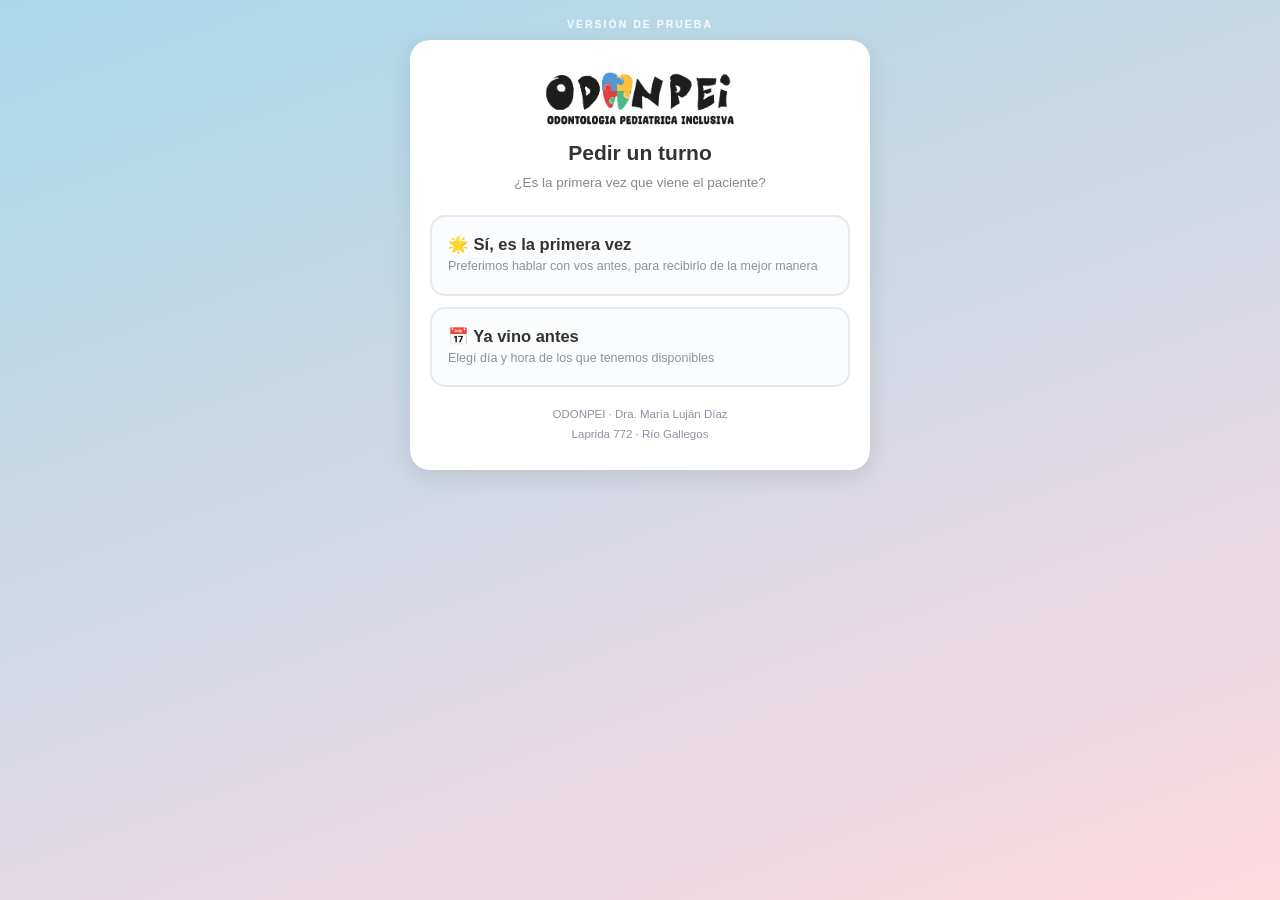
==== prueba-turnos.html @ 1dc4d4b5 "Pagina de prueba para que vean el pedido de turno desde el celular Es una maqueta: los horarios son " ====
<!DOCTYPE html>
<html lang="es">
<head>
<meta charset="UTF-8">
<meta name="viewport" content="width=device-width, initial-scale=1.0">
<title>Pedir turno - ODONPEI</title>
<style>
  * { margin:0; padding:0; box-sizing:border-box; -webkit-tap-highlight-color:transparent; }
  body {
    font-family: -apple-system, "Segoe UI", Roboto, Arial, sans-serif;
    background: linear-gradient(160deg, #A8D8EA 0%, #FFD9E0 100%);
    min-height: 100vh; padding: 18px 14px 40px; color: #333;
  }
  .hoja { max-width: 460px; margin: 0 auto; }
  .tarjeta { background:#fff; border-radius:20px; padding:22px 20px; box-shadow:0 6px 24px rgba(0,0,0,.10); }

  .logo { width: 190px; max-width: 72%; display:block; margin: 4px auto 14px; }
  h1 { font-size:21px; text-align:center; color:#333; margin-bottom:4px; }
  .bajada { text-align:center; color:#888; font-size:13.5px; margin-bottom:20px; line-height:1.5; }

  .dia { margin-bottom: 16px; }
  .dia-nombre { font-size:14px; font-weight:700; color:#4A90E2; margin-bottom:8px; }
  .horarios { display:flex; flex-wrap:wrap; gap:7px; }
  .hora {
    border:2px solid #E4EAF0; background:#FAFCFD; border-radius:11px;
    padding:11px 0; width:72px; text-align:center; font-size:15px; color:#444;
    cursor:pointer; font-family:inherit; transition:all .14s;
  }
  .hora:hover { border-color:#A8D8EA; background:#F2FAFD; }
  .hora.elegida { background:#4A90E2; border-color:#4A90E2; color:#fff; font-weight:700; transform:scale(1.04); }

  .form { margin-top:18px; padding-top:18px; border-top:2px dashed #EDF1F5; display:none; }
  .form.visible { display:block; animation:aparecer .25s ease; }
  @keyframes aparecer { from{opacity:0;transform:translateY(8px)} to{opacity:1;transform:none} }
  .elegido { background:#E8F4FD; border-radius:12px; padding:11px 14px; font-size:14.5px; color:#1565C0; margin-bottom:16px; text-align:center; }
  .elegido b { display:block; font-size:16px; margin-top:2px; }

  label { display:block; font-size:12.5px; color:#8A93A0; margin:12px 0 5px; font-weight:600; }
  input, textarea {
    width:100%; padding:13px 14px; border:2px solid #E4EAF0; border-radius:12px;
    font-size:16px; font-family:inherit; color:#333; background:#fff;
  }
  input:focus, textarea:focus { outline:none; border-color:#A8D8EA; }
  textarea { resize:none; height:74px; font-size:14.5px; }
  .ayudita { font-size:11.5px; color:#AAB2BD; margin-top:5px; }

  .confirmar {
    width:100%; margin-top:20px; padding:17px; border:none; border-radius:14px;
    background:linear-gradient(135deg,#5CBF7E,#2E9E57); color:#fff;
    font-size:17px; font-weight:700; font-family:inherit; cursor:pointer;
    box-shadow:0 4px 14px rgba(46,158,87,.32);
  }
  .confirmar:active { transform:translateY(1px); }

  .hablar { margin-top:16px; text-align:center; }
  .hablar a { display:inline-flex; align-items:center; gap:7px; color:#128C4B;
    font-size:14px; text-decoration:none; font-weight:600; padding:11px 18px;
    border:2px solid #CDEBD8; border-radius:30px; background:#F3FBF6; }
  .pie { text-align:center; font-size:11.5px; color:#8A93A0; margin-top:18px; line-height:1.7; }

  .listo { display:none; text-align:center; padding:14px 4px; }
  .listo.visible { display:block; animation:aparecer .3s ease; }
  .tilde { width:76px; height:76px; border-radius:50%; background:#E8F7EE;
    display:flex; align-items:center; justify-content:center; font-size:40px; margin:6px auto 16px; }
  .listo h2 { font-size:21px; color:#2E9E57; margin-bottom:12px; }
  .resumen { background:#F7F9FB; border-radius:14px; padding:18px; font-size:15px; line-height:1.9; margin:16px 0; }
  .resumen .gde { font-size:18px; font-weight:700; color:#333; }

  .pregunta { text-align:center; padding:6px 0 4px; }
  .pregunta h1 { margin-bottom:8px; }
  .opciones { display:flex; flex-direction:column; gap:11px; margin-top:22px; }
  .opcion {
    border:2px solid #E4EAF0; background:#FAFCFD; border-radius:15px;
    padding:18px 16px; font-family:inherit; font-size:16px; color:#333;
    cursor:pointer; text-align:left; transition:all .15s; width:100%;
  }
  .opcion:hover { border-color:#A8D8EA; background:#F2FAFD; }
  .opcion b { display:block; font-size:16.5px; margin-bottom:3px; }
  .opcion span { font-size:12.5px; color:#8A93A0; line-height:1.5; display:block; }

  .primera { display:none; text-align:center; padding:8px 4px; }
  .primera.visible { display:block; animation:aparecer .3s ease; }
  .primera .icono { font-size:46px; margin:8px 0 14px; }
  .primera h2 { font-size:20px; color:#333; margin-bottom:12px; }
  .wsp-grande {
    display:flex; align-items:center; justify-content:center; gap:9px;
    width:100%; margin-top:20px; padding:17px; border-radius:14px;
    background:linear-gradient(135deg,#4ADE80,#128C4B); color:#fff;
    font-size:17px; font-weight:700; text-decoration:none;
    box-shadow:0 4px 14px rgba(18,140,75,.3);
  }
  .volver { background:none; border:none; color:#8A93A0; font-size:13.5px;
    font-family:inherit; cursor:pointer; margin-top:18px; text-decoration:underline; }

  .franja-prueba { max-width:460px; margin:0 auto 10px; text-align:center;
    font-size:10.5px; letter-spacing:2px; color:rgba(255,255,255,.85); font-weight:700; }
  .nota-prueba { background:#FFF4D6; border:1px solid #F0D98B; border-radius:12px;
    padding:12px 14px; font-size:13px; color:#7A6321; line-height:1.6; margin:14px 0 0; }
</style>
</head>
<body>
<div class="franja-prueba">VERSI&Oacute;N DE PRUEBA</div>
<div class="hoja">
  <div class="tarjeta">

    <div id="paso0" class="pregunta">
      <img class="logo" src="ODONPEI 2.png" alt="ODONPEI">
      <h1>Pedir un turno</h1>
      <p class="bajada">&iquest;Es la primera vez que viene el paciente?</p>
      <div class="opciones">
        <button class="opcion" onclick="irA('primera')">
          <b>&#127775; S&iacute;, es la primera vez</b>
          <span>Preferimos hablar con vos antes, para recibirlo de la mejor manera</span>
        </button>
        <button class="opcion" onclick="irA('paso1')">
          <b>&#128197; Ya vino antes</b>
          <span>Eleg&iacute; d&iacute;a y hora de los que tenemos disponibles</span>
        </button>
      </div>
      <p class="pie">ODONPEI &middot; Dra. Mar&iacute;a Luj&aacute;n D&iacute;az<br>Laprida 772 &middot; R&iacute;o Gallegos</p>
    </div>

    <div class="primera" id="primera">
      <div class="icono">&#128172;</div>
      <h2>Queremos conocerlo primero</h2>
      <p class="bajada">Para la primera visita preferimos hablar con vos.<br><br>
      As&iacute; sabemos c&oacute;mo recibirlo, cu&aacute;nto tiempo reservarle y qu&eacute; necesita
      para estar c&oacute;modo. Cada chico es distinto y nos gusta prepararnos.</p>
      <a class="wsp-grande" href="https://wa.me/5492966673798?text=Hola!%20Es%20la%20primera%20vez%20que%20vamos%20a%20la%20consulta%20y%20queria%20pedir%20un%20turno">
        &#128172; Escribirnos por WhatsApp
      </a>
      <button class="volver" onclick="irA('paso0')">Volver</button>
      <p class="pie">Te respondemos de lunes a s&aacute;bado</p>
    </div>

    <div id="paso1" style="display:none">
      <img class="logo" src="ODONPEI 2.png" alt="ODONPEI">
      <h1>Pedir un turno</h1>
      <p class="bajada">Eleg&iacute; el d&iacute;a y la hora que te queden c&oacute;modos.<br>Son los horarios que tenemos disponibles esta semana.</p>
      <div id="dias"></div>

      <div class="form" id="form">
        <div class="elegido">Tu turno ser&iacute;a el<b id="elegido-txt"></b></div>
        <label>&iquest;C&oacute;mo se llama el paciente?</label>
        <input type="text" id="nombre" placeholder="Nombre y apellido" autocomplete="off">
        <label>Celular de contacto</label>
        <input type="tel" id="cel" value="+54 9 2966 " autocomplete="off">
        <label>&iquest;Hay algo que debamos saber? (opcional)</label>
        <textarea id="nota" placeholder="Por ejemplo: es la primera vez, viene con acompanante, tiene alguna condicion que debamos tener en cuenta..."></textarea>
        <div class="ayudita">Esto nos ayuda a prepararnos para recibirlo mejor.</div>
        <button class="confirmar" onclick="confirmar()">Confirmar turno</button>
      </div>

      <div class="hablar">
        <a href="https://wa.me/5492966673798?text=Hola!%20Necesito%20consultar%20algo%20sobre%20un%20turno">
          &#128172; Prefiero hablar con alguien
        </a>
      </div>
      <p class="pie">ODONPEI &middot; Dra. Mar&iacute;a Luj&aacute;n D&iacute;az<br>Laprida 772 &middot; R&iacute;o Gallegos</p>
    </div>

    <div class="listo" id="listo">
      <div class="tilde">&#9989;</div>
      <h2>&iexcl;Turno confirmado!</h2>
      <div class="resumen">
        <span id="r-nombre" class="gde"></span><br>
        <span id="r-cuando"></span>
      </div>
      <p class="bajada">Te vamos a enviar un recordatorio por WhatsApp el d&iacute;a anterior.<br><br>
      Si no pod&eacute;s venir, avisanos con tiempo: ese lugar lo puede necesitar otra familia.</p>
      <div class="nota-prueba"><b>Versi&oacute;n de prueba:</b> as&iacute; se ver&iacute;a la confirmaci&oacute;n.
      Este turno <b>no qued&oacute; registrado</b> en la agenda del consultorio.</div>
      <div class="hablar">
        <a href="https://wa.me/5492966673798?text=Hola!%20Necesito%20avisar%20algo%20sobre%20mi%20turno">&#128172; Escribirnos</a>
      </div>
      <p class="pie">ODONPEI &middot; Laprida 772 &middot; R&iacute;o Gallegos</p>
    </div>

  </div>
</div>

<script>
var DISPONIBILIDAD = [{"fecha": "2026-10-16", "etiqueta": "Viernes 16 de octubre", "libres": ["15:00", "15:30", "19:00", "19:30", "20:00"]}, {"fecha": "2026-10-17", "etiqueta": "Sábado 17 de octubre", "libres": ["15:00", "15:30", "16:00", "16:30", "17:00", "17:30", "18:00", "18:30", "19:00", "19:30", "20:00"]}, {"fecha": "2026-10-19", "etiqueta": "Lunes 19 de octubre", "libres": ["15:00", "15:30", "17:30", "18:00", "18:30", "19:00", "19:30", "20:00"]}, {"fecha": "2026-10-20", "etiqueta": "Martes 20 de octubre", "libres": ["15:00", "15:30", "16:00", "16:30", "17:00", "17:30", "18:00", "18:30", "19:00", "19:30", "20:00"]}, {"fecha": "2026-10-21", "etiqueta": "Miércoles 21 de octubre", "libres": ["16:00", "16:30", "17:00", "17:30", "18:00", "18:30", "19:00", "19:30", "20:00"]}, {"fecha": "2026-10-22", "etiqueta": "Jueves 22 de octubre", "libres": ["16:00", "16:30", "17:00", "17:30", "18:00", "18:30", "19:00", "19:30", "20:00"]}];
var elegido = null;

function irA(pantalla) {
  ['paso0', 'primera', 'paso1', 'listo'].forEach(function (id) {
    var el = document.getElementById(id);
    el.style.display = (id === pantalla) ? 'block' : 'none';
    el.classList.toggle('visible', id === pantalla);
  });
  window.scrollTo(0, 0);
}

document.getElementById('dias').innerHTML = DISPONIBILIDAD.map(function (d) {
  var botones = d.libres.map(function (h) {
    return '<button class="hora" onclick="elegir(\'' + d.fecha + '\',\'' + h + '\',this,\'' + d.etiqueta + '\')">' + h + '</button>';
  }).join('');
  return '<div class="dia"><div class="dia-nombre">' + d.etiqueta + '</div><div class="horarios">' + botones + '</div></div>';
}).join('');

function elegir(fecha, hora, btn, etiqueta) {
  var todos = document.querySelectorAll('.hora');
  for (var i = 0; i < todos.length; i++) todos[i].classList.remove('elegida');
  btn.classList.add('elegida');
  elegido = { fecha: fecha, hora: hora, etiqueta: etiqueta };
  document.getElementById('elegido-txt').textContent = etiqueta + ' a las ' + hora;
  document.getElementById('form').classList.add('visible');
  document.getElementById('form').scrollIntoView({ behavior: 'smooth', block: 'center' });
}

document.getElementById('nombre').addEventListener('input', function (e) {
  var p = e.target.selectionStart;
  e.target.value = e.target.value.toUpperCase();
  e.target.setSelectionRange(p, p);
});

function confirmar() {
  var nombre = document.getElementById('nombre').value.trim();
  var cel = document.getElementById('cel').value.replace(/\D/g, '');
  if (!nombre) { alert('Falta el nombre del paciente'); return; }
  if (cel.length < 12) { alert('Falta completar el celular'); return; }
  document.getElementById('r-nombre').textContent = nombre;
  document.getElementById('r-cuando').textContent = elegido.etiqueta + ' a las ' + elegido.hora + ' hs';
  irA('listo');
}
</script>
</body>
</html>
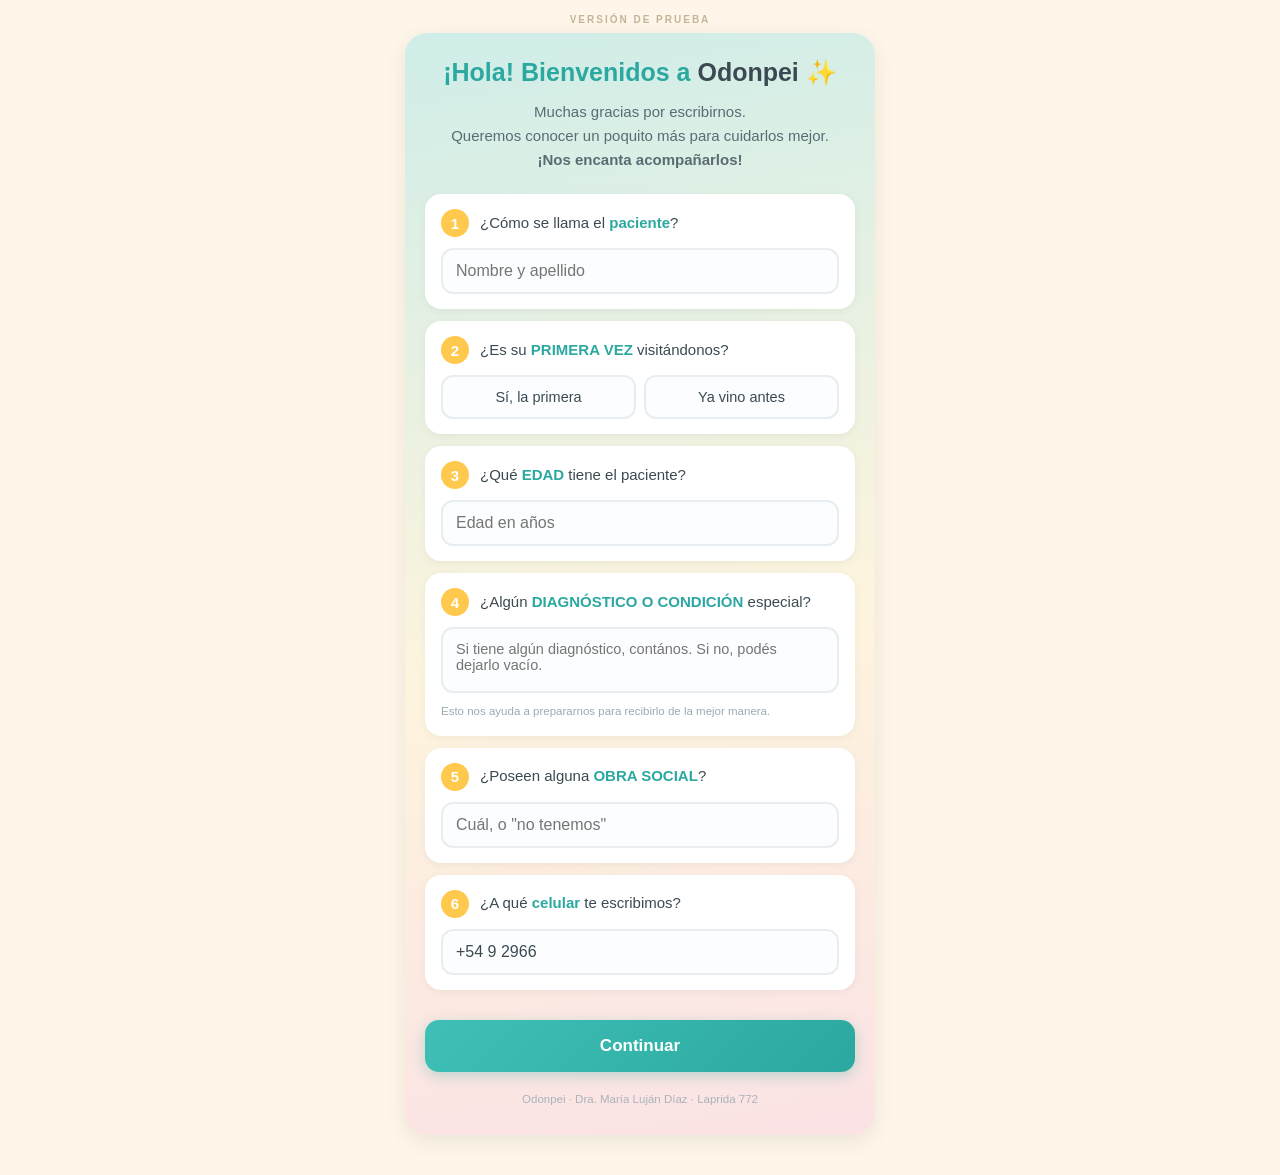
==== commit 1ee1e9da: "Rehacer la pagina con la ficha de bienvenida y los textos de la Dra La version anterior le parecio "" ====
--- a/prueba-turnos.html
+++ b/prueba-turnos.html
@@ -3,226 +3,242 @@
 <head>
 <meta charset="UTF-8">
 <meta name="viewport" content="width=device-width, initial-scale=1.0">
-<title>Pedir turno - ODONPEI</title>
+<title>Bienvenidos a Odonpei</title>
 <style>
   * { margin:0; padding:0; box-sizing:border-box; -webkit-tap-highlight-color:transparent; }
-  body {
-    font-family: -apple-system, "Segoe UI", Roboto, Arial, sans-serif;
-    background: linear-gradient(160deg, #A8D8EA 0%, #FFD9E0 100%);
-    min-height: 100vh; padding: 18px 14px 40px; color: #333;
-  }
-  .hoja { max-width: 460px; margin: 0 auto; }
-  .tarjeta { background:#fff; border-radius:20px; padding:22px 20px; box-shadow:0 6px 24px rgba(0,0,0,.10); }
-
-  .logo { width: 190px; max-width: 72%; display:block; margin: 4px auto 14px; }
-  h1 { font-size:21px; text-align:center; color:#333; margin-bottom:4px; }
-  .bajada { text-align:center; color:#888; font-size:13.5px; margin-bottom:20px; line-height:1.5; }
-
-  .dia { margin-bottom: 16px; }
-  .dia-nombre { font-size:14px; font-weight:700; color:#4A90E2; margin-bottom:8px; }
+  body { font-family:-apple-system,"Segoe UI",Roboto,Arial,sans-serif;
+    background:#FDF6E9; min-height:100vh; padding:14px 12px 40px; color:#3B4A52; }
+  .hoja { max-width:470px; margin:0 auto; }
+  .franja-prueba { text-align:center; font-size:10px; letter-spacing:2px; color:#C4B59A; font-weight:700; margin-bottom:8px; }
+
+  /* Ficha de bienvenida, con los colores de su flyer */
+  .ficha { background:linear-gradient(170deg,#CFEDE8 0%,#FDF4DD 55%,#FBE2E5 100%);
+    border-radius:22px; padding:24px 20px 26px; box-shadow:0 6px 22px rgba(0,0,0,.08); }
+  .ficha h1 { font-size:25px; text-align:center; color:#2BA8A0; margin-bottom:12px; line-height:1.25; }
+  .ficha h1 span { color:#3B4A52; }
+  .ficha .intro { text-align:center; font-size:15px; line-height:1.6; color:#5A6B74; margin-bottom:22px; }
+
+  .pregunta { background:#fff; border-radius:16px; padding:15px 16px; margin-bottom:12px;
+    box-shadow:0 2px 8px rgba(0,0,0,.05); }
+  .p-cabeza { display:flex; align-items:center; gap:11px; margin-bottom:11px; }
+  .p-num { flex-shrink:0; width:28px; height:28px; border-radius:50%; background:#FFC94D;
+    color:#fff; font-weight:700; display:flex; align-items:center; justify-content:center; font-size:15px; }
+  .p-texto { font-size:15px; color:#3B4A52; line-height:1.35; }
+  .p-texto b { color:#2BA8A0; }
+
+  .ops { display:flex; gap:8px; flex-wrap:wrap; }
+  .op { flex:1; min-width:92px; border:2px solid #E7EDF0; background:#FBFDFE; border-radius:12px;
+    padding:12px 8px; font-size:14.5px; font-family:inherit; color:#3B4A52; cursor:pointer; transition:all .14s; }
+  .op:hover { border-color:#9EDCD6; }
+  .op.si { background:#2BA8A0; border-color:#2BA8A0; color:#fff; font-weight:700; }
+  input, textarea { width:100%; padding:12px 13px; border:2px solid #E7EDF0; border-radius:12px;
+    font-size:16px; font-family:inherit; color:#3B4A52; background:#FBFDFE; }
+  input:focus, textarea:focus { outline:none; border-color:#9EDCD6; }
+  textarea { resize:none; height:66px; font-size:14.5px; }
+  .pista { font-size:11.5px; color:#9CAAB2; margin-top:6px; line-height:1.5; }
+
+  .btn { width:100%; margin-top:18px; padding:16px; border:none; border-radius:14px;
+    background:linear-gradient(135deg,#3FC0B6,#2BA8A0); color:#fff; font-size:17px; font-weight:700;
+    font-family:inherit; cursor:pointer; box-shadow:0 4px 14px rgba(43,168,160,.3); }
+  .btn:active { transform:translateY(1px); }
+  .btn-wsp { background:linear-gradient(135deg,#4ADE80,#128C4B); box-shadow:0 4px 14px rgba(18,140,75,.3);
+    display:flex; align-items:center; justify-content:center; gap:8px; text-decoration:none; }
+
+  .pantalla { display:none; }
+  .pantalla.visible { display:block; animation:entrar .28s ease; }
+  @keyframes entrar { from{opacity:0;transform:translateY(10px)} to{opacity:1;transform:none} }
+
+  .tarjeta { background:#fff; border-radius:20px; padding:24px 20px; box-shadow:0 6px 22px rgba(0,0,0,.08); }
+  .respuesta { background:#F2FBFA; border-left:4px solid #2BA8A0; border-radius:12px;
+    padding:16px 17px; font-size:14.5px; line-height:1.7; color:#44555E; margin-bottom:14px; }
+  .respuesta.os { background:#FFF8EC; border-left-color:#FFC94D; }
+  .titulito { font-size:17px; font-weight:700; color:#3B4A52; margin-bottom:12px; text-align:center; }
+
+  .dia { margin-bottom:15px; }
+  .dia-nombre { font-size:14px; font-weight:700; color:#2BA8A0; margin-bottom:8px; }
   .horarios { display:flex; flex-wrap:wrap; gap:7px; }
-  .hora {
-    border:2px solid #E4EAF0; background:#FAFCFD; border-radius:11px;
-    padding:11px 0; width:72px; text-align:center; font-size:15px; color:#444;
-    cursor:pointer; font-family:inherit; transition:all .14s;
-  }
-  .hora:hover { border-color:#A8D8EA; background:#F2FAFD; }
-  .hora.elegida { background:#4A90E2; border-color:#4A90E2; color:#fff; font-weight:700; transform:scale(1.04); }
-
-  .form { margin-top:18px; padding-top:18px; border-top:2px dashed #EDF1F5; display:none; }
-  .form.visible { display:block; animation:aparecer .25s ease; }
-  @keyframes aparecer { from{opacity:0;transform:translateY(8px)} to{opacity:1;transform:none} }
-  .elegido { background:#E8F4FD; border-radius:12px; padding:11px 14px; font-size:14.5px; color:#1565C0; margin-bottom:16px; text-align:center; }
-  .elegido b { display:block; font-size:16px; margin-top:2px; }
-
-  label { display:block; font-size:12.5px; color:#8A93A0; margin:12px 0 5px; font-weight:600; }
-  input, textarea {
-    width:100%; padding:13px 14px; border:2px solid #E4EAF0; border-radius:12px;
-    font-size:16px; font-family:inherit; color:#333; background:#fff;
-  }
-  input:focus, textarea:focus { outline:none; border-color:#A8D8EA; }
-  textarea { resize:none; height:74px; font-size:14.5px; }
-  .ayudita { font-size:11.5px; color:#AAB2BD; margin-top:5px; }
-
-  .confirmar {
-    width:100%; margin-top:20px; padding:17px; border:none; border-radius:14px;
-    background:linear-gradient(135deg,#5CBF7E,#2E9E57); color:#fff;
-    font-size:17px; font-weight:700; font-family:inherit; cursor:pointer;
-    box-shadow:0 4px 14px rgba(46,158,87,.32);
-  }
-  .confirmar:active { transform:translateY(1px); }
-
-  .hablar { margin-top:16px; text-align:center; }
-  .hablar a { display:inline-flex; align-items:center; gap:7px; color:#128C4B;
-    font-size:14px; text-decoration:none; font-weight:600; padding:11px 18px;
-    border:2px solid #CDEBD8; border-radius:30px; background:#F3FBF6; }
-  .pie { text-align:center; font-size:11.5px; color:#8A93A0; margin-top:18px; line-height:1.7; }
-
-  .listo { display:none; text-align:center; padding:14px 4px; }
-  .listo.visible { display:block; animation:aparecer .3s ease; }
-  .tilde { width:76px; height:76px; border-radius:50%; background:#E8F7EE;
-    display:flex; align-items:center; justify-content:center; font-size:40px; margin:6px auto 16px; }
-  .listo h2 { font-size:21px; color:#2E9E57; margin-bottom:12px; }
-  .resumen { background:#F7F9FB; border-radius:14px; padding:18px; font-size:15px; line-height:1.9; margin:16px 0; }
-  .resumen .gde { font-size:18px; font-weight:700; color:#333; }
-
-  .pregunta { text-align:center; padding:6px 0 4px; }
-  .pregunta h1 { margin-bottom:8px; }
-  .opciones { display:flex; flex-direction:column; gap:11px; margin-top:22px; }
-  .opcion {
-    border:2px solid #E4EAF0; background:#FAFCFD; border-radius:15px;
-    padding:18px 16px; font-family:inherit; font-size:16px; color:#333;
-    cursor:pointer; text-align:left; transition:all .15s; width:100%;
-  }
-  .opcion:hover { border-color:#A8D8EA; background:#F2FAFD; }
-  .opcion b { display:block; font-size:16.5px; margin-bottom:3px; }
-  .opcion span { font-size:12.5px; color:#8A93A0; line-height:1.5; display:block; }
-
-  .primera { display:none; text-align:center; padding:8px 4px; }
-  .primera.visible { display:block; animation:aparecer .3s ease; }
-  .primera .icono { font-size:46px; margin:8px 0 14px; }
-  .primera h2 { font-size:20px; color:#333; margin-bottom:12px; }
-  .wsp-grande {
-    display:flex; align-items:center; justify-content:center; gap:9px;
-    width:100%; margin-top:20px; padding:17px; border-radius:14px;
-    background:linear-gradient(135deg,#4ADE80,#128C4B); color:#fff;
-    font-size:17px; font-weight:700; text-decoration:none;
-    box-shadow:0 4px 14px rgba(18,140,75,.3);
-  }
-  .volver { background:none; border:none; color:#8A93A0; font-size:13.5px;
-    font-family:inherit; cursor:pointer; margin-top:18px; text-decoration:underline; }
-
-  .franja-prueba { max-width:460px; margin:0 auto 10px; text-align:center;
-    font-size:10.5px; letter-spacing:2px; color:rgba(255,255,255,.85); font-weight:700; }
-  .nota-prueba { background:#FFF4D6; border:1px solid #F0D98B; border-radius:12px;
-    padding:12px 14px; font-size:13px; color:#7A6321; line-height:1.6; margin:14px 0 0; }
+  .hora { border:2px solid #E7EDF0; background:#FBFDFE; border-radius:11px; padding:11px 0; width:72px;
+    text-align:center; font-size:15px; color:#44555E; cursor:pointer; font-family:inherit; transition:all .14s; }
+  .hora:hover { border-color:#9EDCD6; }
+  .hora.elegida { background:#2BA8A0; border-color:#2BA8A0; color:#fff; font-weight:700; transform:scale(1.04); }
+
+  .volver { background:none; border:none; color:#9CAAB2; font-size:13.5px; font-family:inherit;
+    cursor:pointer; margin-top:16px; text-decoration:underline; display:block; width:100%; }
+  .pie { text-align:center; font-size:11.5px; color:#A8B4BB; margin-top:18px; line-height:1.7; }
+  .tilde { width:74px; height:74px; border-radius:50%; background:#E6F7F5; display:flex;
+    align-items:center; justify-content:center; font-size:38px; margin:4px auto 14px; }
+  .resumen { background:#F7FAFB; border-radius:14px; padding:17px; font-size:15px; line-height:1.9;
+    margin:14px 0; text-align:center; }
+  .resumen .gde { font-size:18px; font-weight:700; color:#3B4A52; }
+  .nota-prueba { background:#FFF4D6; border:1px solid #F0D98B; border-radius:12px; padding:12px 14px;
+    font-size:12.5px; color:#7A6321; line-height:1.6; margin-top:14px; }
 </style>
 </head>
 <body>
+<div class="hoja">
 <div class="franja-prueba">VERSI&Oacute;N DE PRUEBA</div>
-<div class="hoja">
+
+<!-- ===== 1. LA FICHA DE BIENVENIDA ===== -->
+<div class="pantalla visible" id="p-ficha">
+  <div class="ficha">
+    <h1>&iexcl;Hola! Bienvenidos a <span>Odonpei</span> &#10024;</h1>
+    <p class="intro">Muchas gracias por escribirnos.<br>Queremos conocer un poquito m&aacute;s para cuidarlos mejor.<br><b>&iexcl;Nos encanta acompa&ntilde;arlos!</b></p>
+
+    <div class="pregunta">
+      <div class="p-cabeza"><div class="p-num">1</div><div class="p-texto">&iquest;C&oacute;mo se llama el <b>paciente</b>?</div></div>
+      <input type="text" id="f-nombre" placeholder="Nombre y apellido" autocomplete="off">
+    </div>
+
+    <div class="pregunta">
+      <div class="p-cabeza"><div class="p-num">2</div><div class="p-texto">&iquest;Es su <b>PRIMERA VEZ</b> visit&aacute;ndonos?</div></div>
+      <div class="ops">
+        <button class="op" id="pv-si" onclick="elegirPrimera(true)">S&iacute;, la primera</button>
+        <button class="op" id="pv-no" onclick="elegirPrimera(false)">Ya vino antes</button>
+      </div>
+    </div>
+
+    <div class="pregunta">
+      <div class="p-cabeza"><div class="p-num">3</div><div class="p-texto">&iquest;Qu&eacute; <b>EDAD</b> tiene el paciente?</div></div>
+      <input type="number" id="f-edad" placeholder="Edad en a&ntilde;os" min="0" max="99">
+    </div>
+
+    <div class="pregunta">
+      <div class="p-cabeza"><div class="p-num">4</div><div class="p-texto">&iquest;Alg&uacute;n <b>DIAGN&Oacute;STICO O CONDICI&Oacute;N</b> especial?</div></div>
+      <textarea id="f-diag" placeholder="Si tiene alg&uacute;n diagn&oacute;stico, cont&aacute;nos. Si no, pod&eacute;s dejarlo vac&iacute;o."></textarea>
+      <div class="pista">Esto nos ayuda a prepararnos para recibirlo de la mejor manera.</div>
+    </div>
+
+    <div class="pregunta">
+      <div class="p-cabeza"><div class="p-num">5</div><div class="p-texto">&iquest;Poseen alguna <b>OBRA SOCIAL</b>?</div></div>
+      <input type="text" id="f-os" placeholder="Cu&aacute;l, o &quot;no tenemos&quot;" autocomplete="off">
+    </div>
+
+    <div class="pregunta">
+      <div class="p-cabeza"><div class="p-num">6</div><div class="p-texto">&iquest;A qu&eacute; <b>celular</b> te escribimos?</div></div>
+      <input type="tel" id="f-cel" value="+54 9 2966 " autocomplete="off">
+    </div>
+
+    <button class="btn" onclick="enviarFicha()">Continuar</button>
+    <p class="pie">Odonpei &middot; Dra. Mar&iacute;a Luj&aacute;n D&iacute;az &middot; Laprida 772</p>
+  </div>
+</div>
+
+<!-- ===== 2. SU RESPUESTA, SEGUN LO QUE CONTESTARON ===== -->
+<div class="pantalla" id="p-respuesta">
   <div class="tarjeta">
-
-    <div id="paso0" class="pregunta">
-      <img class="logo" src="ODONPEI 2.png" alt="ODONPEI">
-      <h1>Pedir un turno</h1>
-      <p class="bajada">&iquest;Es la primera vez que viene el paciente?</p>
-      <div class="opciones">
-        <button class="opcion" onclick="irA('primera')">
-          <b>&#127775; S&iacute;, es la primera vez</b>
-          <span>Preferimos hablar con vos antes, para recibirlo de la mejor manera</span>
-        </button>
-        <button class="opcion" onclick="irA('paso1')">
-          <b>&#128197; Ya vino antes</b>
-          <span>Eleg&iacute; d&iacute;a y hora de los que tenemos disponibles</span>
-        </button>
-      </div>
-      <p class="pie">ODONPEI &middot; Dra. Mar&iacute;a Luj&aacute;n D&iacute;az<br>Laprida 772 &middot; R&iacute;o Gallegos</p>
-    </div>
-
-    <div class="primera" id="primera">
-      <div class="icono">&#128172;</div>
-      <h2>Queremos conocerlo primero</h2>
-      <p class="bajada">Para la primera visita preferimos hablar con vos.<br><br>
-      As&iacute; sabemos c&oacute;mo recibirlo, cu&aacute;nto tiempo reservarle y qu&eacute; necesita
-      para estar c&oacute;modo. Cada chico es distinto y nos gusta prepararnos.</p>
-      <a class="wsp-grande" href="https://wa.me/5492966673798?text=Hola!%20Es%20la%20primera%20vez%20que%20vamos%20a%20la%20consulta%20y%20queria%20pedir%20un%20turno">
-        &#128172; Escribirnos por WhatsApp
-      </a>
-      <button class="volver" onclick="irA('paso0')">Volver</button>
-      <p class="pie">Te respondemos de lunes a s&aacute;bado</p>
-    </div>
-
-    <div id="paso1" style="display:none">
-      <img class="logo" src="ODONPEI 2.png" alt="ODONPEI">
-      <h1>Pedir un turno</h1>
-      <p class="bajada">Eleg&iacute; el d&iacute;a y la hora que te queden c&oacute;modos.<br>Son los horarios que tenemos disponibles esta semana.</p>
-      <div id="dias"></div>
-
-      <div class="form" id="form">
-        <div class="elegido">Tu turno ser&iacute;a el<b id="elegido-txt"></b></div>
-        <label>&iquest;C&oacute;mo se llama el paciente?</label>
-        <input type="text" id="nombre" placeholder="Nombre y apellido" autocomplete="off">
-        <label>Celular de contacto</label>
-        <input type="tel" id="cel" value="+54 9 2966 " autocomplete="off">
-        <label>&iquest;Hay algo que debamos saber? (opcional)</label>
-        <textarea id="nota" placeholder="Por ejemplo: es la primera vez, viene con acompanante, tiene alguna condicion que debamos tener en cuenta..."></textarea>
-        <div class="ayudita">Esto nos ayuda a prepararnos para recibirlo mejor.</div>
-        <button class="confirmar" onclick="confirmar()">Confirmar turno</button>
-      </div>
-
-      <div class="hablar">
-        <a href="https://wa.me/5492966673798?text=Hola!%20Necesito%20consultar%20algo%20sobre%20un%20turno">
-          &#128172; Prefiero hablar con alguien
-        </a>
-      </div>
-      <p class="pie">ODONPEI &middot; Dra. Mar&iacute;a Luj&aacute;n D&iacute;az<br>Laprida 772 &middot; R&iacute;o Gallegos</p>
-    </div>
-
-    <div class="listo" id="listo">
-      <div class="tilde">&#9989;</div>
-      <h2>&iexcl;Turno confirmado!</h2>
-      <div class="resumen">
-        <span id="r-nombre" class="gde"></span><br>
-        <span id="r-cuando"></span>
-      </div>
-      <p class="bajada">Te vamos a enviar un recordatorio por WhatsApp el d&iacute;a anterior.<br><br>
-      Si no pod&eacute;s venir, avisanos con tiempo: ese lugar lo puede necesitar otra familia.</p>
-      <div class="nota-prueba"><b>Versi&oacute;n de prueba:</b> as&iacute; se ver&iacute;a la confirmaci&oacute;n.
-      Este turno <b>no qued&oacute; registrado</b> en la agenda del consultorio.</div>
-      <div class="hablar">
-        <a href="https://wa.me/5492966673798?text=Hola!%20Necesito%20avisar%20algo%20sobre%20mi%20turno">&#128172; Escribirnos</a>
-      </div>
-      <p class="pie">ODONPEI &middot; Laprida 772 &middot; R&iacute;o Gallegos</p>
-    </div>
-
-  </div>
-</div>
-
+    <div class="titulito" id="r-saludo"></div>
+    <div class="respuesta" id="r-texto"></div>
+    <div class="respuesta os" id="r-os" style="display:none"></div>
+    <p class="intro" style="margin:18px 0 4px; font-size:15.5px; color:#3B4A52;"><b>&iquest;Te gustar&iacute;a que te reservemos un turno?</b></p>
+    <button class="btn" onclick="irA('p-horarios')">S&iacute;, ver horarios</button>
+    <a class="btn btn-wsp" href="https://wa.me/5492966673798?text=Hola!%20Complete%20la%20ficha%20de%20bienvenida%20y%20queria%20hacerles%20una%20consulta" style="margin-top:10px;">&#128172; Prefiero hablar con ustedes</a>
+    <button class="volver" onclick="irA('p-ficha')">Volver</button>
+  </div>
+</div>
+
+<!-- ===== 3. HORARIOS ===== -->
+<div class="pantalla" id="p-horarios">
+  <div class="tarjeta">
+    <div class="titulito">Eleg&iacute; el d&iacute;a y la hora</div>
+    <p class="intro" style="font-size:13.5px; margin-bottom:18px;">Estos son los espacios que tenemos disponibles.</p>
+    <div id="dias"></div>
+    <button class="btn" id="btn-confirmar" onclick="confirmar()" style="display:none">Confirmar turno</button>
+    <button class="volver" onclick="irA('p-respuesta')">Volver</button>
+  </div>
+</div>
+
+<!-- ===== 4. CONFIRMADO ===== -->
+<div class="pantalla" id="p-listo">
+  <div class="tarjeta" style="text-align:center">
+    <div class="tilde">&#127881;</div>
+    <div class="titulito" id="l-titulo"></div>
+    <div class="resumen"><span id="l-nombre" class="gde"></span><br><span id="l-cuando"></span></div>
+    <div class="respuesta" id="l-aviso"></div>
+    <a class="btn btn-wsp" href="https://wa.me/5492966673798?text=Hola!%20Necesito%20avisar%20algo%20sobre%20mi%20turno">&#128172; Escribirnos</a>
+    <div class="nota-prueba"><b>Versi&oacute;n de prueba:</b> as&iacute; se ver&iacute;a la confirmaci&oacute;n. Este turno <b>no qued&oacute; registrado</b> en la agenda del consultorio.</div>
+    <p class="pie">Odonpei &middot; Laprida 772 &middot; R&iacute;o Gallegos</p>
+  </div>
+</div>
+
+</div>
 <script>
-var DISPONIBILIDAD = [{"fecha": "2026-10-16", "etiqueta": "Viernes 16 de octubre", "libres": ["15:00", "15:30", "19:00", "19:30", "20:00"]}, {"fecha": "2026-10-17", "etiqueta": "Sábado 17 de octubre", "libres": ["15:00", "15:30", "16:00", "16:30", "17:00", "17:30", "18:00", "18:30", "19:00", "19:30", "20:00"]}, {"fecha": "2026-10-19", "etiqueta": "Lunes 19 de octubre", "libres": ["15:00", "15:30", "17:30", "18:00", "18:30", "19:00", "19:30", "20:00"]}, {"fecha": "2026-10-20", "etiqueta": "Martes 20 de octubre", "libres": ["15:00", "15:30", "16:00", "16:30", "17:00", "17:30", "18:00", "18:30", "19:00", "19:30", "20:00"]}, {"fecha": "2026-10-21", "etiqueta": "Miércoles 21 de octubre", "libres": ["16:00", "16:30", "17:00", "17:30", "18:00", "18:30", "19:00", "19:30", "20:00"]}, {"fecha": "2026-10-22", "etiqueta": "Jueves 22 de octubre", "libres": ["16:00", "16:30", "17:00", "17:30", "18:00", "18:30", "19:00", "19:30", "20:00"]}];
+var DISPONIBILIDAD = [{"fecha": "2026-10-19", "etiqueta": "Lunes 19 de octubre", "libres": ["15:00", "15:30", "17:30", "18:00", "18:30", "19:00", "19:30", "20:00"]}, {"fecha": "2026-10-20", "etiqueta": "Martes 20 de octubre", "libres": ["15:00", "15:30", "16:00", "16:30", "17:00", "17:30", "18:00", "18:30", "19:00", "19:30", "20:00"]}, {"fecha": "2026-10-22", "etiqueta": "Jueves 22 de octubre", "libres": ["16:00", "16:30", "17:00", "17:30", "18:00", "18:30", "19:00", "19:30", "20:00"]}];
+var TEXTOS = {"bebe": "¡Qué bueno que consultes temprano! La primera visita de Odontología del Bebé es fundamentalmente preventiva. Realizamos una evaluación del crecimiento de los maxilares, técnica de higiene para papás y asesoría sobre hábitos (chupete, mamadera, alimentación). El valor es de $40 mil pesos e incluye el inicio de una historia clínica preventiva para que crezca con una sonrisa sana.", "nino4": "¡Qué bueno que nos contactes! Te contamos que en nuestra primera consulta nos enfocamos en la adaptación positiva. No solo revisamos caries, sino que evaluamos la mordida, el recambio de dientes y enseñamos a tu hijo a perder el miedo al dentista mediante juegos y explicaciones sencillas. El costo es de 40 mil pesos por una evaluación integral y diagnóstico completo.", "nino6": "¡Hola! 👋 Queremos contarles que en nuestro consultorio brindamos atención odontopediátrica especializada, acompañándolos en esta etapa tan importante para el cuidado de sus dientes permanentes y una sonrisa sana. 🦷✨ El valor de la consulta es de 40 mil pesos.", "cud": "¡Qué bueno que nos contactes! Para pacientes con diagnóstico TEA realizamos una Consulta de Adaptación Sensorial. No vamos directo al sillón: primero evaluamos el perfil sensorial del niño, usamos pictogramas si es necesario y respetamos sus tiempos para que se sienta seguro. En los pacientes con desafíos en el neurodesarrollo, el manejo de conducta es lo más importante. El valor es de 45 mil pesos; nuestro objetivo es lograr que colabore voluntariamente y evitarle estrés en futuras consultas.", "obrasocial": "Te comentamos que por el momento no trabajamos con obras sociales: nuestras atenciones son de forma particular. Sin embargo, podemos emitir una factura para que puedas solicitar el reintegro correspondiente en tu obra social.", "agendado": "Muchas gracias por contactarnos y por confiar en nuestros servicios. Su turno ha sido agendado con éxito.", "aviso24": "Si surge algún imprevisto, te pedimos avisarnos con 24 hs de anticipación. De esta manera podemos reasignar ese espacio a otro paciente que esté necesitando atención urgente. ¡Gracias por ayudarnos a brindar un mejor servicio!"};
+var ficha = { primera: null };
 var elegido = null;
 
-function irA(pantalla) {
-  ['paso0', 'primera', 'paso1', 'listo'].forEach(function (id) {
-    var el = document.getElementById(id);
-    el.style.display = (id === pantalla) ? 'block' : 'none';
-    el.classList.toggle('visible', id === pantalla);
-  });
+function irA(id) {
+  var p = document.querySelectorAll('.pantalla');
+  for (var i = 0; i < p.length; i++) p[i].classList.remove('visible');
+  document.getElementById(id).classList.add('visible');
   window.scrollTo(0, 0);
 }
 
-document.getElementById('dias').innerHTML = DISPONIBILIDAD.map(function (d) {
-  var botones = d.libres.map(function (h) {
-    return '<button class="hora" onclick="elegir(\'' + d.fecha + '\',\'' + h + '\',this,\'' + d.etiqueta + '\')">' + h + '</button>';
-  }).join('');
-  return '<div class="dia"><div class="dia-nombre">' + d.etiqueta + '</div><div class="horarios">' + botones + '</div></div>';
-}).join('');
-
-function elegir(fecha, hora, btn, etiqueta) {
-  var todos = document.querySelectorAll('.hora');
-  for (var i = 0; i < todos.length; i++) todos[i].classList.remove('elegida');
-  btn.classList.add('elegida');
-  elegido = { fecha: fecha, hora: hora, etiqueta: etiqueta };
-  document.getElementById('elegido-txt').textContent = etiqueta + ' a las ' + hora;
-  document.getElementById('form').classList.add('visible');
-  document.getElementById('form').scrollIntoView({ behavior: 'smooth', block: 'center' });
-}
-
-document.getElementById('nombre').addEventListener('input', function (e) {
+function elegirPrimera(si) {
+  ficha.primera = si;
+  document.getElementById('pv-si').classList.toggle('si', si);
+  document.getElementById('pv-no').classList.toggle('si', !si);
+}
+
+document.getElementById('f-nombre').addEventListener('input', function (e) {
   var p = e.target.selectionStart;
   e.target.value = e.target.value.toUpperCase();
   e.target.setSelectionRange(p, p);
 });
 
+function tieneObraSocial(txt) {
+  var t = (txt || '').trim().toLowerCase();
+  if (!t) return false;
+  return !/^(no|no tenemos|ninguna|particular|no tengo|-)$/.test(t);
+}
+
+function enviarFicha() {
+  ficha.nombre = document.getElementById('f-nombre').value.trim();
+  ficha.edad   = parseInt(document.getElementById('f-edad').value, 10);
+  ficha.diag   = document.getElementById('f-diag').value.trim();
+  ficha.os     = document.getElementById('f-os').value.trim();
+  ficha.cel    = document.getElementById('f-cel').value;
+
+  if (!ficha.nombre) { alert('Nos falta el nombre del paciente'); return; }
+  if (ficha.primera === null) { alert('Contanos si es su primera vez'); return; }
+  if (isNaN(ficha.edad)) { alert('Nos falta la edad del paciente'); return; }
+  if (ficha.cel.replace(/\D/g, '').length < 12) { alert('Nos falta el celular'); return; }
+
+  // Cual de SUS respuestas corresponde
+  var clave = ficha.diag ? 'cud' : (ficha.edad <= 3 ? 'bebe' : (ficha.edad <= 5 ? 'nino4' : 'nino6'));
+  var primerNombre = ficha.nombre.split(' ')[0];
+  primerNombre = primerNombre.charAt(0) + primerNombre.slice(1).toLowerCase();
+
+  document.getElementById('r-saludo').textContent = 'Gracias por contarnos sobre ' + primerNombre;
+  document.getElementById('r-texto').textContent = TEXTOS[clave];
+  var os = document.getElementById('r-os');
+  if (tieneObraSocial(ficha.os)) { os.textContent = TEXTOS.obrasocial; os.style.display = 'block'; }
+  else { os.style.display = 'none'; }
+  irA('p-respuesta');
+}
+
+document.getElementById('dias').innerHTML = DISPONIBILIDAD.map(function (d) {
+  var b = d.libres.map(function (h) {
+    return '<button class="hora" onclick="elegirHora(\'' + d.fecha + '\',\'' + h + '\',this,\'' + d.etiqueta + '\')">' + h + '</button>';
+  }).join('');
+  return '<div class="dia"><div class="dia-nombre">' + d.etiqueta + '</div><div class="horarios">' + b + '</div></div>';
+}).join('');
+
+function elegirHora(fecha, hora, btn, etiqueta) {
+  var t = document.querySelectorAll('.hora');
+  for (var i = 0; i < t.length; i++) t[i].classList.remove('elegida');
+  btn.classList.add('elegida');
+  elegido = { fecha: fecha, hora: hora, etiqueta: etiqueta };
+  document.getElementById('btn-confirmar').style.display = 'block';
+}
+
 function confirmar() {
-  var nombre = document.getElementById('nombre').value.trim();
-  var cel = document.getElementById('cel').value.replace(/\D/g, '');
-  if (!nombre) { alert('Falta el nombre del paciente'); return; }
-  if (cel.length < 12) { alert('Falta completar el celular'); return; }
-  document.getElementById('r-nombre').textContent = nombre;
-  document.getElementById('r-cuando').textContent = elegido.etiqueta + ' a las ' + elegido.hora + ' hs';
-  irA('listo');
+  if (!elegido) { alert('Eleg&iacute; un horario'); return; }
+  document.getElementById('l-titulo').textContent = TEXTOS.agendado;
+  document.getElementById('l-nombre').textContent = ficha.nombre;
+  document.getElementById('l-cuando').textContent = elegido.etiqueta + ' a las ' + elegido.hora + ' hs';
+  document.getElementById('l-aviso').textContent = TEXTOS.aviso24;
+  irA('p-listo');
 }
 </script>
 </body>
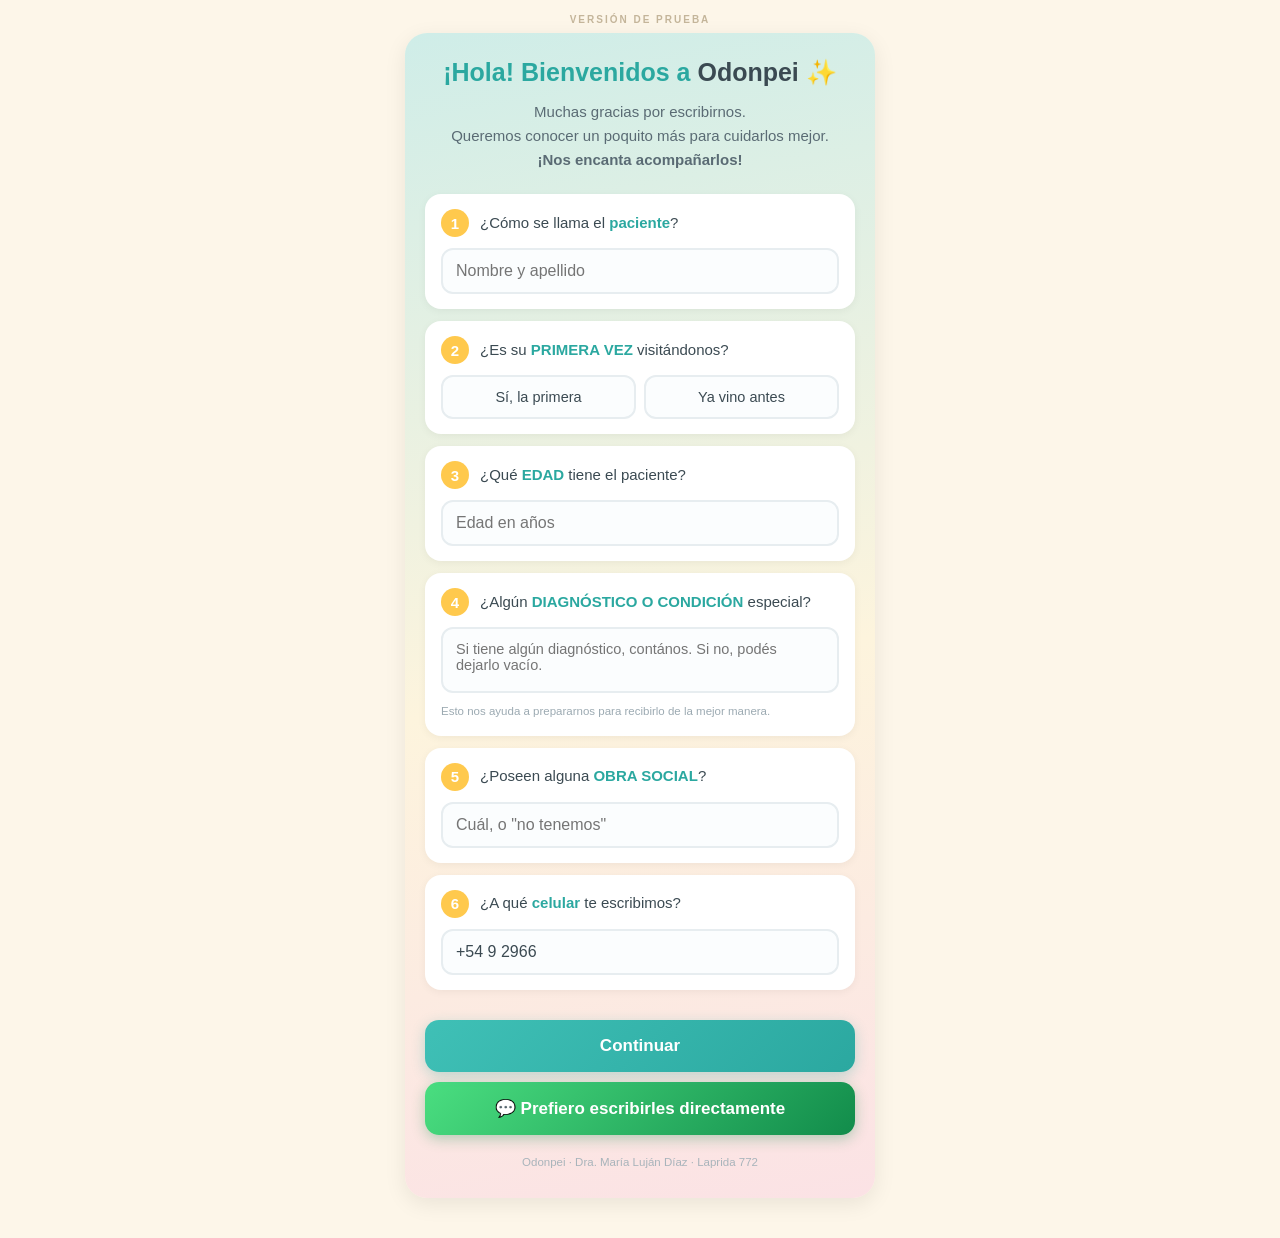
==== commit 7d974c85: "Sacar un precio que yo habia agregado y no escribio la Dra En su plantilla de "nino 6 en adelante" e" ====
--- a/prueba-turnos.html
+++ b/prueba-turnos.html
@@ -119,6 +119,7 @@
     </div>
 
     <button class="btn" onclick="enviarFicha()">Continuar</button>
+    <a class="btn btn-wsp" href="https://wa.me/5492966673798?text=Hola!%20Queria%20hacerles%20una%20consulta" style="margin-top:10px;">&#128172; Prefiero escribirles directamente</a>
     <p class="pie">Odonpei &middot; Dra. Mar&iacute;a Luj&aacute;n D&iacute;az &middot; Laprida 772</p>
   </div>
 </div>
@@ -163,7 +164,7 @@
 </div>
 <script>
 var DISPONIBILIDAD = [{"fecha": "2026-10-19", "etiqueta": "Lunes 19 de octubre", "libres": ["15:00", "15:30", "17:30", "18:00", "18:30", "19:00", "19:30", "20:00"]}, {"fecha": "2026-10-20", "etiqueta": "Martes 20 de octubre", "libres": ["15:00", "15:30", "16:00", "16:30", "17:00", "17:30", "18:00", "18:30", "19:00", "19:30", "20:00"]}, {"fecha": "2026-10-22", "etiqueta": "Jueves 22 de octubre", "libres": ["16:00", "16:30", "17:00", "17:30", "18:00", "18:30", "19:00", "19:30", "20:00"]}];
-var TEXTOS = {"bebe": "¡Qué bueno que consultes temprano! La primera visita de Odontología del Bebé es fundamentalmente preventiva. Realizamos una evaluación del crecimiento de los maxilares, técnica de higiene para papás y asesoría sobre hábitos (chupete, mamadera, alimentación). El valor es de $40 mil pesos e incluye el inicio de una historia clínica preventiva para que crezca con una sonrisa sana.", "nino4": "¡Qué bueno que nos contactes! Te contamos que en nuestra primera consulta nos enfocamos en la adaptación positiva. No solo revisamos caries, sino que evaluamos la mordida, el recambio de dientes y enseñamos a tu hijo a perder el miedo al dentista mediante juegos y explicaciones sencillas. El costo es de 40 mil pesos por una evaluación integral y diagnóstico completo.", "nino6": "¡Hola! 👋 Queremos contarles que en nuestro consultorio brindamos atención odontopediátrica especializada, acompañándolos en esta etapa tan importante para el cuidado de sus dientes permanentes y una sonrisa sana. 🦷✨ El valor de la consulta es de 40 mil pesos.", "cud": "¡Qué bueno que nos contactes! Para pacientes con diagnóstico TEA realizamos una Consulta de Adaptación Sensorial. No vamos directo al sillón: primero evaluamos el perfil sensorial del niño, usamos pictogramas si es necesario y respetamos sus tiempos para que se sienta seguro. En los pacientes con desafíos en el neurodesarrollo, el manejo de conducta es lo más importante. El valor es de 45 mil pesos; nuestro objetivo es lograr que colabore voluntariamente y evitarle estrés en futuras consultas.", "obrasocial": "Te comentamos que por el momento no trabajamos con obras sociales: nuestras atenciones son de forma particular. Sin embargo, podemos emitir una factura para que puedas solicitar el reintegro correspondiente en tu obra social.", "agendado": "Muchas gracias por contactarnos y por confiar en nuestros servicios. Su turno ha sido agendado con éxito.", "aviso24": "Si surge algún imprevisto, te pedimos avisarnos con 24 hs de anticipación. De esta manera podemos reasignar ese espacio a otro paciente que esté necesitando atención urgente. ¡Gracias por ayudarnos a brindar un mejor servicio!"};
+var TEXTOS = {"bebe": "¡Qué bueno que consultes temprano! La primera visita de Odontología del Bebé es fundamentalmente preventiva. Realizamos una evaluación del crecimiento de los maxilares, técnica de higiene para papás y asesoría sobre hábitos (chupete, mamadera, alimentación). El valor es de $40 mil pesos e incluye el inicio de una historia clínica preventiva para que crezca con una sonrisa sana.", "nino4": "¡Qué bueno que nos contactes! Te contamos que en nuestra primera consulta nos enfocamos en la adaptación positiva. No solo revisamos caries, sino que evaluamos la mordida, el recambio de dientes y enseñamos a tu hijo a perder el miedo al dentista mediante juegos y explicaciones sencillas. El costo es de 40 mil pesos por una evaluación integral y diagnóstico completo.", "nino6": "¡Hola! 👋 Queremos contarles que en nuestro consultorio brindamos atención odontopediátrica especializada para niños y niñas a partir de los 6 años, acompañándolos en esta etapa tan importante para el cuidado de sus dientes permanentes y una sonrisa sana. 🦷✨", "cud": "¡Qué bueno que nos contactes! Para pacientes con diagnóstico TEA realizamos una Consulta de Adaptación Sensorial. No vamos directo al sillón: primero evaluamos el perfil sensorial del niño, usamos pictogramas si es necesario y respetamos sus tiempos para que se sienta seguro. En los pacientes con desafíos en el neurodesarrollo, el manejo de conducta es lo más importante. El valor es de 45 mil pesos; nuestro objetivo es lograr que colabore voluntariamente y evitarle estrés en futuras consultas.", "obrasocial": "Te comentamos que por el momento no trabajamos con obras sociales: nuestras atenciones son de forma particular. Sin embargo, podemos emitir una factura para que puedas solicitar el reintegro correspondiente en tu obra social.", "agendado": "Muchas gracias por contactarnos y por confiar en nuestros servicios. Su turno ha sido agendado con éxito.", "aviso24": "Si surge algún imprevisto, te pedimos avisarnos con 24 hs de anticipación. De esta manera podemos reasignar ese espacio a otro paciente que esté necesitando atención urgente. ¡Gracias por ayudarnos a brindar un mejor servicio!"};
 var ficha = { primera: null };
 var elegido = null;
 
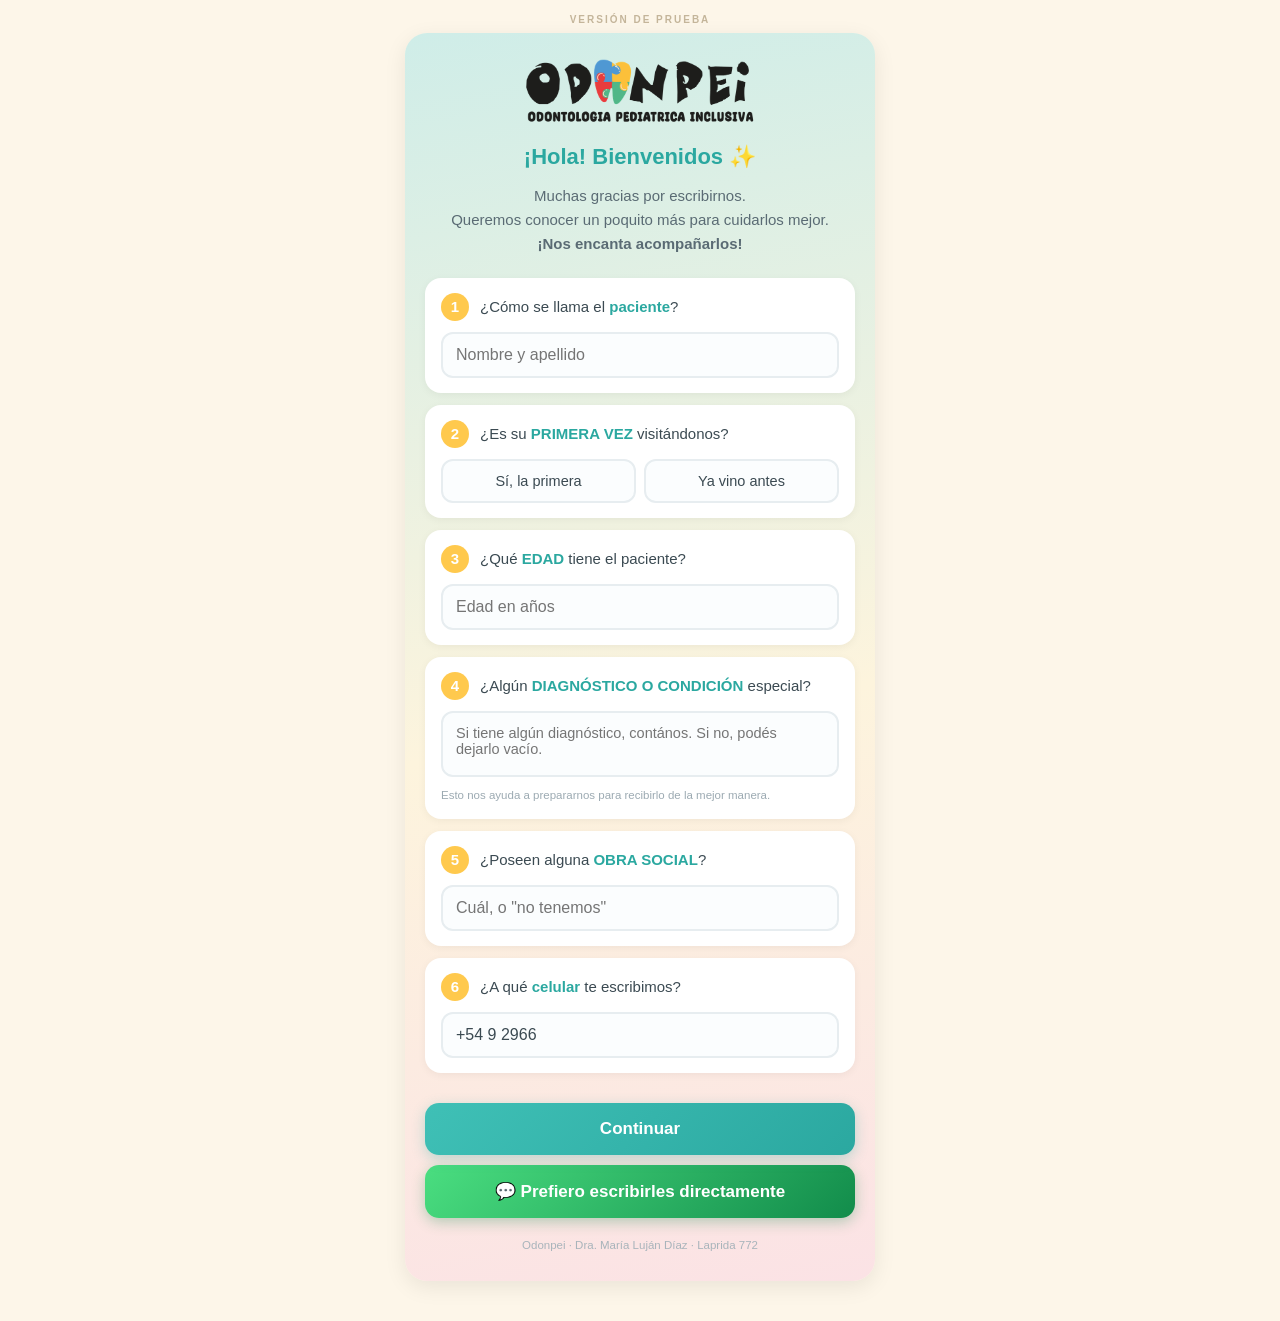
==== commit 4ec7a2e5: "Poner el logo de ODONPEI como encabezado de la pagina de turnos Se agrega logo-odonpei-web.png: el o" ====
--- a/prueba-turnos.html
+++ b/prueba-turnos.html
@@ -14,7 +14,9 @@
   /* Ficha de bienvenida, con los colores de su flyer */
   .ficha { background:linear-gradient(170deg,#CFEDE8 0%,#FDF4DD 55%,#FBE2E5 100%);
     border-radius:22px; padding:24px 20px 26px; box-shadow:0 6px 22px rgba(0,0,0,.08); }
-  .ficha h1 { font-size:25px; text-align:center; color:#2BA8A0; margin-bottom:12px; line-height:1.25; }
+  .logo-top { text-align:center; margin:2px 0 14px; }
+  .logo-top img { width:230px; max-width:78%; height:auto; }
+  .ficha h1 { font-size:22px; text-align:center; color:#2BA8A0; margin-bottom:12px; line-height:1.3; }
   .ficha h1 span { color:#3B4A52; }
   .ficha .intro { text-align:center; font-size:15px; line-height:1.6; color:#5A6B74; margin-bottom:22px; }
 
@@ -81,7 +83,8 @@
 <!-- ===== 1. LA FICHA DE BIENVENIDA ===== -->
 <div class="pantalla visible" id="p-ficha">
   <div class="ficha">
-    <h1>&iexcl;Hola! Bienvenidos a <span>Odonpei</span> &#10024;</h1>
+    <div class="logo-top"><img src="https://lanarito.github.io/ODONPEI/logo-odonpei-web.png" alt="Odonpei"></div>
+    <h1>&iexcl;Hola! Bienvenidos &#10024;</h1>
     <p class="intro">Muchas gracias por escribirnos.<br>Queremos conocer un poquito m&aacute;s para cuidarlos mejor.<br><b>&iexcl;Nos encanta acompa&ntilde;arlos!</b></p>
 
     <div class="pregunta">
@@ -133,7 +136,7 @@
     <p class="intro" style="margin:18px 0 4px; font-size:15.5px; color:#3B4A52;"><b>&iquest;Te gustar&iacute;a que te reservemos un turno?</b></p>
     <button class="btn" onclick="irA('p-horarios')">S&iacute;, ver horarios</button>
     <a class="btn btn-wsp" href="https://wa.me/5492966673798?text=Hola!%20Complete%20la%20ficha%20de%20bienvenida%20y%20queria%20hacerles%20una%20consulta" style="margin-top:10px;">&#128172; Prefiero hablar con ustedes</a>
-    <button class="volver" onclick="irA('p-ficha')">Volver</button>
+    <button class="volver" onclick="volver()">Volver</button>
   </div>
 </div>
 
@@ -144,7 +147,7 @@
     <p class="intro" style="font-size:13.5px; margin-bottom:18px;">Estos son los espacios que tenemos disponibles.</p>
     <div id="dias"></div>
     <button class="btn" id="btn-confirmar" onclick="confirmar()" style="display:none">Confirmar turno</button>
-    <button class="volver" onclick="irA('p-respuesta')">Volver</button>
+    <button class="volver" onclick="volver()">Volver</button>
   </div>
 </div>
 
@@ -163,17 +166,36 @@
 
 </div>
 <script>
-var DISPONIBILIDAD = [{"fecha": "2026-10-19", "etiqueta": "Lunes 19 de octubre", "libres": ["15:00", "15:30", "17:30", "18:00", "18:30", "19:00", "19:30", "20:00"]}, {"fecha": "2026-10-20", "etiqueta": "Martes 20 de octubre", "libres": ["15:00", "15:30", "16:00", "16:30", "17:00", "17:30", "18:00", "18:30", "19:00", "19:30", "20:00"]}, {"fecha": "2026-10-22", "etiqueta": "Jueves 22 de octubre", "libres": ["16:00", "16:30", "17:00", "17:30", "18:00", "18:30", "19:00", "19:30", "20:00"]}];
-var TEXTOS = {"bebe": "¡Qué bueno que consultes temprano! La primera visita de Odontología del Bebé es fundamentalmente preventiva. Realizamos una evaluación del crecimiento de los maxilares, técnica de higiene para papás y asesoría sobre hábitos (chupete, mamadera, alimentación). El valor es de $40 mil pesos e incluye el inicio de una historia clínica preventiva para que crezca con una sonrisa sana.", "nino4": "¡Qué bueno que nos contactes! Te contamos que en nuestra primera consulta nos enfocamos en la adaptación positiva. No solo revisamos caries, sino que evaluamos la mordida, el recambio de dientes y enseñamos a tu hijo a perder el miedo al dentista mediante juegos y explicaciones sencillas. El costo es de 40 mil pesos por una evaluación integral y diagnóstico completo.", "nino6": "¡Hola! 👋 Queremos contarles que en nuestro consultorio brindamos atención odontopediátrica especializada para niños y niñas a partir de los 6 años, acompañándolos en esta etapa tan importante para el cuidado de sus dientes permanentes y una sonrisa sana. 🦷✨", "cud": "¡Qué bueno que nos contactes! Para pacientes con diagnóstico TEA realizamos una Consulta de Adaptación Sensorial. No vamos directo al sillón: primero evaluamos el perfil sensorial del niño, usamos pictogramas si es necesario y respetamos sus tiempos para que se sienta seguro. En los pacientes con desafíos en el neurodesarrollo, el manejo de conducta es lo más importante. El valor es de 45 mil pesos; nuestro objetivo es lograr que colabore voluntariamente y evitarle estrés en futuras consultas.", "obrasocial": "Te comentamos que por el momento no trabajamos con obras sociales: nuestras atenciones son de forma particular. Sin embargo, podemos emitir una factura para que puedas solicitar el reintegro correspondiente en tu obra social.", "agendado": "Muchas gracias por contactarnos y por confiar en nuestros servicios. Su turno ha sido agendado con éxito.", "aviso24": "Si surge algún imprevisto, te pedimos avisarnos con 24 hs de anticipación. De esta manera podemos reasignar ese espacio a otro paciente que esté necesitando atención urgente. ¡Gracias por ayudarnos a brindar un mejor servicio!"};
+var DISPONIBILIDAD = [{"fecha": "2026-10-20", "etiqueta": "Martes 20 de octubre", "libres": ["15:00", "15:30", "16:00", "19:00", "19:30", "20:00"]}, {"fecha": "2026-10-22", "etiqueta": "Jueves 22 de octubre", "libres": ["16:00", "16:30", "17:00", "17:30", "18:00", "18:30", "19:00", "19:30", "20:00"]}, {"fecha": "2026-10-26", "etiqueta": "Lunes 26 de octubre", "libres": ["15:00", "15:30", "16:00", "16:30", "17:00", "17:30", "18:00", "18:30", "19:00", "19:30", "20:00"]}];
+var TEXTOS = {"bebe": "¡Qué bueno que consultes temprano! La primera visita de Odontología del Bebé es fundamentalmente preventiva. Realizamos una evaluación del crecimiento de los maxilares, técnica de higiene para papás y asesoría sobre hábitos (chupete, mamadera, alimentación). Incluye el inicio de una historia clínica preventiva para que crezca con una sonrisa sana.", "nino4": "¡Qué bueno que nos contactes! Te contamos que en nuestra primera consulta nos enfocamos en la adaptación positiva. No solo revisamos caries, sino que evaluamos la mordida, el recambio de dientes y enseñamos a tu hijo a perder el miedo al dentista mediante juegos y explicaciones sencillas.", "nino6": "¡Hola! 👋 Queremos contarles que en nuestro consultorio brindamos atención odontopediátrica especializada para niños y niñas a partir de los 6 años, acompañándolos en esta etapa tan importante para el cuidado de sus dientes permanentes y una sonrisa sana. 🦷✨", "cud": "¡Qué bueno que nos contactes! Para pacientes con diagnóstico TEA realizamos una Consulta de Adaptación Sensorial. No vamos directo al sillón: primero evaluamos el perfil sensorial del niño, usamos pictogramas si es necesario y respetamos sus tiempos para que se sienta seguro. En los pacientes con desafíos en el neurodesarrollo, el manejo de conducta es lo más importante. Nuestro objetivo es lograr que colabore voluntariamente y evitarle estrés en futuras consultas.", "obrasocial": "Te comentamos que por el momento no trabajamos con obras sociales: nuestras atenciones son de forma particular. Sin embargo, podemos emitir una factura para que puedas solicitar el reintegro correspondiente en tu obra social.", "agendado": "Muchas gracias por contactarnos y por confiar en nuestros servicios. Su turno ha sido agendado con éxito.", "aviso24": "Si surge algún imprevisto, te pedimos avisarnos con 24 hs de anticipación. De esta manera podemos reasignar ese espacio a otro paciente que esté necesitando atención urgente. ¡Gracias por ayudarnos a brindar un mejor servicio!"};
 var ficha = { primera: null };
 var elegido = null;
 
-function irA(id) {
+// Cada pantalla queda anotada en el historial del navegador. Sin esto, el
+// boton "atras" del celular saca de la pagina en vez de volver un paso, y la
+// familia pierde todo lo que escribio.
+function mostrar(id) {
   var p = document.querySelectorAll('.pantalla');
   for (var i = 0; i < p.length; i++) p[i].classList.remove('visible');
   document.getElementById(id).classList.add('visible');
   window.scrollTo(0, 0);
 }
+
+function irA(id) {
+  mostrar(id);
+  try { history.pushState({ pantalla: id }, ''); } catch (e) { /* algunos navegadores con archivos locales */ }
+}
+
+function volver() {
+  if (history.state && history.state.pantalla) history.back();
+  else mostrar('p-ficha');
+}
+
+window.addEventListener('popstate', function (e) {
+  mostrar(e.state && e.state.pantalla ? e.state.pantalla : 'p-ficha');
+});
+
+try { history.replaceState({ pantalla: 'p-ficha' }, ''); } catch (e) {}
 
 function elegirPrimera(si) {
   ficha.primera = si;
